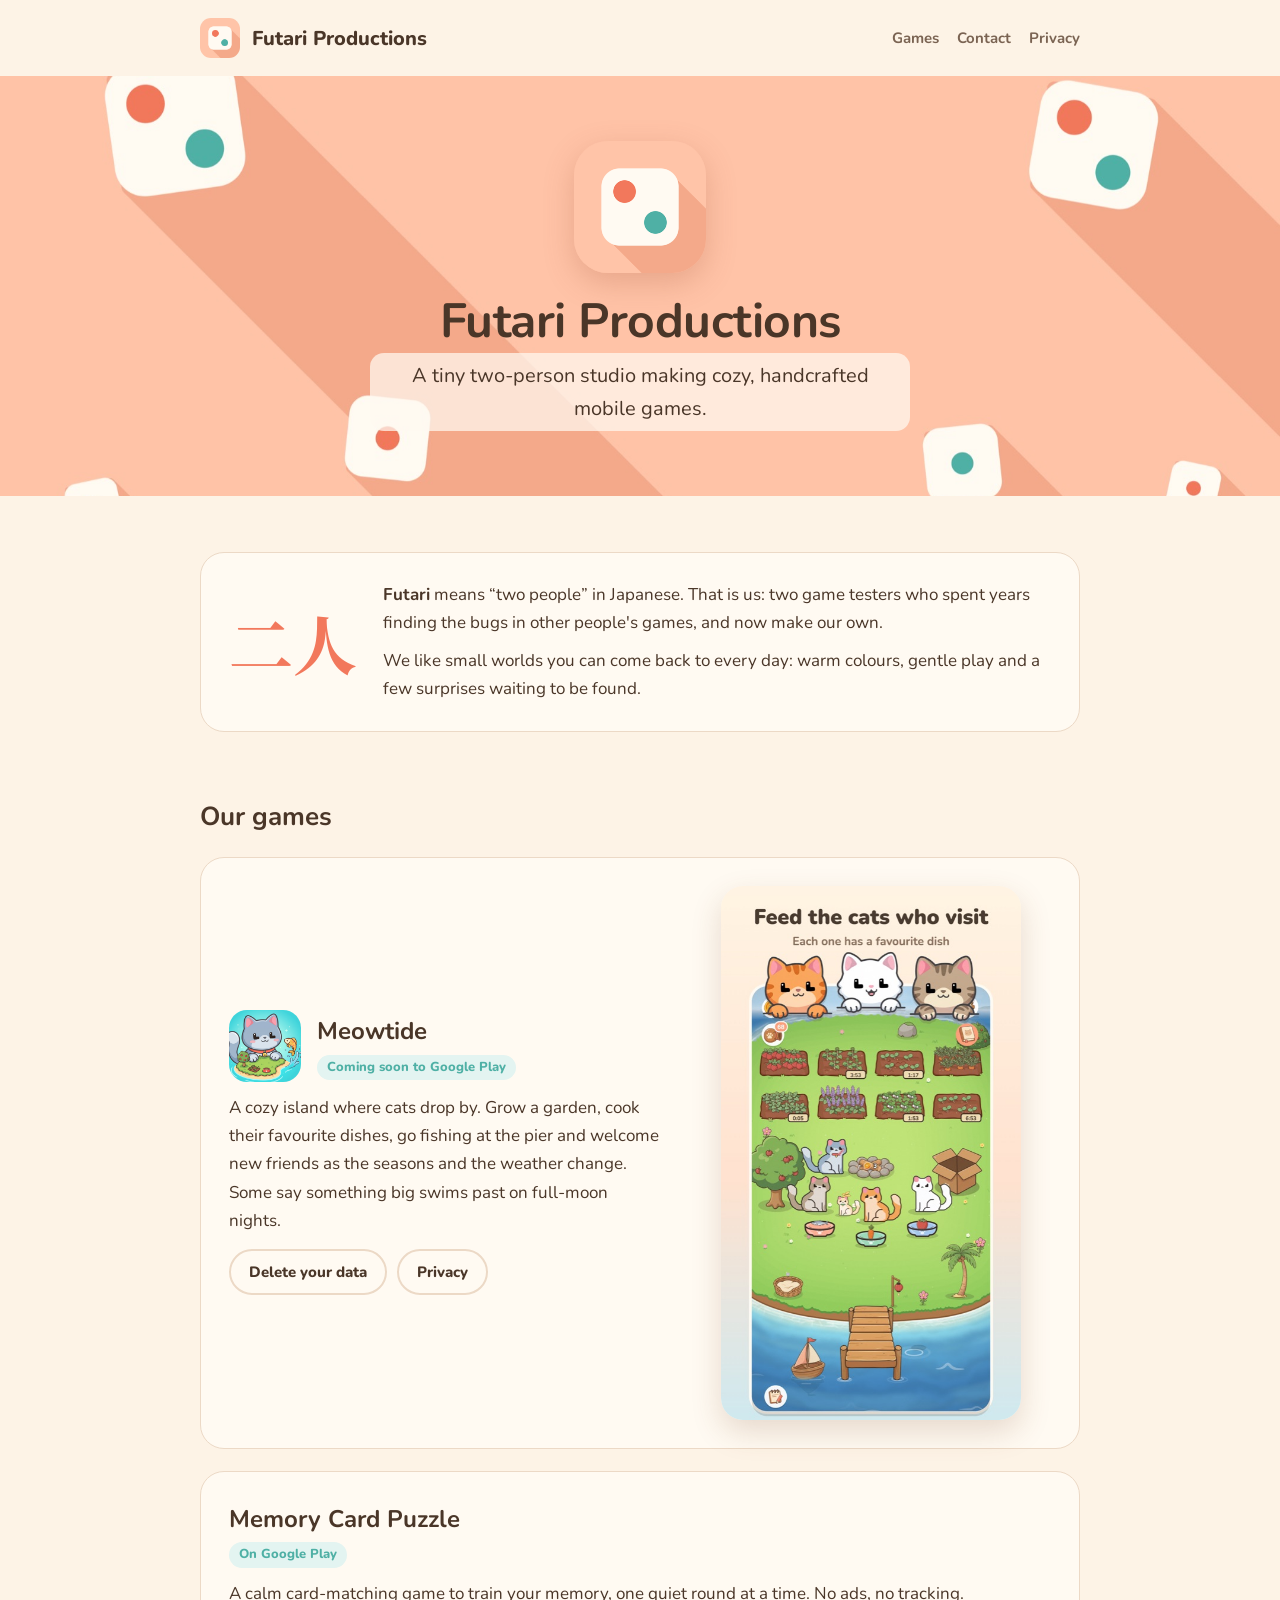
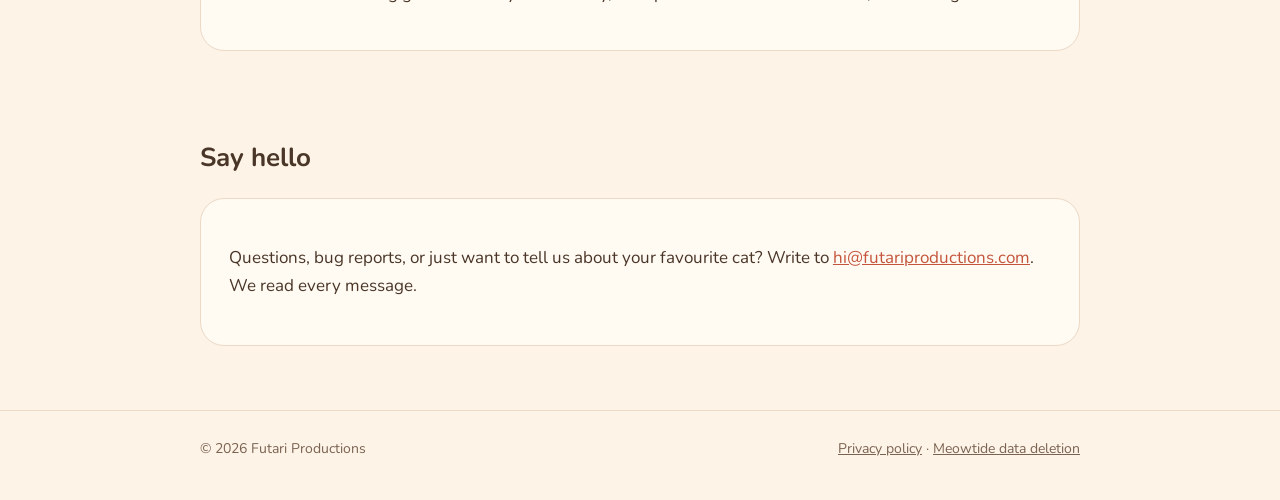
==== index.html @ b6e3154a "Futari Productions site: home (studio story, Meowtide, Memory Card Puzzle, contact), privacy policy," ====
<!doctype html>
<html lang="en">
<head>
<meta charset="utf-8">
<meta name="viewport" content="width=device-width, initial-scale=1">
<title>Futari Productions</title>
<meta name="description" content="Futari Productions is a tiny two-person studio making cozy, handcrafted mobile games.">
<meta property="og:title" content="Futari Productions">
<meta property="og:description" content="A tiny two-person studio making cozy, handcrafted mobile games.">
<meta property="og:image" content="https://futariproductions.com/img/header.jpg">
<link rel="icon" href="img/favicon-64.png">
<link rel="preconnect" href="https://fonts.googleapis.com">
<link rel="preconnect" href="https://fonts.gstatic.com" crossorigin>
<link href="https://fonts.googleapis.com/css2?family=Nunito:wght@400;700;800&family=Noto+Serif+JP:wght@700&display=swap" rel="stylesheet">
<link rel="stylesheet" href="style.css">
</head>
<body>
<header class="wrap bar">
  <a class="brand" href="/"><img src="img/futari-256.png" alt=""><span>Futari Productions</span></a>
  <nav class="nav"><a href="#games">Games</a><a href="#contact">Contact</a><a href="privacy.html">Privacy</a></nav>
</header>

<div class="hero">
  <div class="inner">
    <img class="logo" src="img/futari-256.png" alt="Futari Productions logo: a die showing two">
    <h1>Futari Productions</h1>
    <p>A tiny two-person studio making cozy, handcrafted mobile games.</p>
  </div>
</div>

<main class="wrap">
  <section>
    <div class="story">
      <div class="kanji" lang="ja">二人</div>
      <div>
        <p><strong>Futari</strong> means “two people” in Japanese. That is us: two game testers who spent years finding the bugs in other people's games, and now make our own.</p>
        <p>We like small worlds you can come back to every day: warm colours, gentle play and a few surprises waiting to be found.</p>
      </div>
    </div>
  </section>

  <section id="games">
    <h2>Our games</h2>

    <article class="game">
      <div>
        <div class="head">
          <img src="img/meowtide-icon.png" alt="Meowtide icon">
          <div><h3>Meowtide</h3><span class="tag">Coming soon to Google Play</span></div>
        </div>
        <p>A cozy island where cats drop by. Grow a garden, cook their favourite dishes, go fishing at the pier and welcome new friends as the seasons and the weather change. Some say something big swims past on full-moon nights.</p>
        <div class="links">
          <a class="btn ghost" href="meowtide/delete-data.html">Delete your data</a>
          <a class="btn ghost" href="privacy.html#meowtide">Privacy</a>
        </div>
      </div>
      <img class="shot" src="img/meowtide-shot.jpg" alt="Meowtide: cats waiting for dinner on a small island" loading="lazy">
    </article>

    <article class="game small">
      <div>
        <div class="head">
          <div><h3>Memory Card Puzzle</h3><span class="tag">On Google Play</span></div>
        </div>
        <p>A calm card-matching game to train your memory, one quiet round at a time. No ads, no tracking.</p>
      </div>
    </article>
  </section>

  <section id="contact">
    <h2>Say hello</h2>
    <div class="contact">
      <p>Questions, bug reports, or just want to tell us about your favourite cat? Write to <a href="mailto:hi@futariproductions.com">hi@futariproductions.com</a>. We read every message.</p>
    </div>
  </section>
</main>

<footer>
  <div class="wrap">
    <span>© 2026 Futari Productions</span>
    <span><a href="privacy.html">Privacy policy</a> · <a href="meowtide/delete-data.html">Meowtide data deletion</a></span>
  </div>
</footer>
</body>
</html>
---- style.css ----
:root {
  --peach: #ffc4a8;
  --peach-deep: #f4a98a;
  --cream: #fffaf2;
  --paper: #fdf3e6;
  --ink: #4a3628;
  --ink-soft: #7a6352;
  --coral: #f2785c;
  --teal: #4fb0a5;
  --line: #ecd9c6;
}
* { box-sizing: border-box; }
html { -webkit-text-size-adjust: 100%; }
body {
  margin: 0;
  background: var(--paper);
  color: var(--ink);
  font: 17px/1.65 "Nunito", -apple-system, "Segoe UI", Roboto, sans-serif;
}
a { color: #c4553c; }
img { max-width: 100%; display: block; }
.wrap { max-width: 920px; margin: 0 auto; padding: 0 20px; }

/* Header bar */
.bar { display: flex; align-items: center; justify-content: space-between; padding: 18px 20px; }
.brand { display: flex; align-items: center; gap: 12px; text-decoration: none; color: var(--ink); font-weight: 800; font-size: 20px; }
.brand img { width: 40px; height: 40px; border-radius: 11px; }
.nav { display: flex; gap: 18px; font-weight: 700; font-size: 15px; }
.nav a { color: var(--ink-soft); text-decoration: none; }
.nav a:hover { color: var(--ink); }

/* Hero */
.hero { background: var(--peach) url("img/header.jpg") center / cover no-repeat; }
.hero .inner { min-height: 420px; display: flex; flex-direction: column; align-items: center; justify-content: center; text-align: center; padding: 56px 20px; }
.hero .logo { width: 132px; height: 132px; border-radius: 34px; box-shadow: 0 10px 30px rgba(160, 80, 50, .25); }
.hero h1 { margin: 22px 0 6px; font-size: clamp(32px, 6vw, 48px); line-height: 1.1; letter-spacing: -.5px; }
.hero p { margin: 0; font-size: clamp(17px, 2.4vw, 20px); color: var(--ink); max-width: 540px; background: rgba(255, 250, 242, .72); border-radius: 14px; padding: 6px 14px; }

/* Sections */
section { padding: 56px 0 8px; }
h2 { font-size: 26px; margin: 0 0 18px; }
.story { display: grid; grid-template-columns: auto 1fr; gap: 26px; align-items: center; background: var(--cream); border: 1px solid var(--line); border-radius: 24px; padding: 28px; }
.kanji { font: 800 64px/1 "Noto Serif JP", serif; color: var(--coral); }
.story p { margin: 0 0 10px; }
.story p:last-child { margin: 0; }

.game { display: grid; grid-template-columns: 1.2fr 1fr; gap: 28px; align-items: center; background: var(--cream); border: 1px solid var(--line); border-radius: 24px; padding: 28px; margin-bottom: 22px; }
.game .head { display: flex; gap: 16px; align-items: center; margin-bottom: 12px; }
.game .head img { width: 72px; height: 72px; border-radius: 18px; }
.game h3 { margin: 0; font-size: 24px; }
.tag { display: inline-block; font-size: 13px; font-weight: 800; color: var(--teal); background: #e3f4f1; border-radius: 99px; padding: 2px 10px; }
.game p { margin: 0 0 14px; }
.shot { border-radius: 22px; overflow: hidden; box-shadow: 0 12px 30px rgba(120, 70, 40, .18); max-width: 300px; justify-self: center; }
.links { display: flex; flex-wrap: wrap; gap: 10px; }
.btn { display: inline-block; text-decoration: none; font-weight: 800; font-size: 15px; border-radius: 99px; padding: 9px 18px; background: var(--coral); color: #fff; }
.btn.ghost { background: transparent; color: var(--ink); border: 2px solid var(--line); }
.game.small { grid-template-columns: 1fr; }

.contact { background: var(--cream); border: 1px solid var(--line); border-radius: 24px; padding: 28px; }

footer { margin-top: 56px; padding: 26px 0 40px; border-top: 1px solid var(--line); color: var(--ink-soft); font-size: 14px; }
footer .wrap { display: flex; flex-wrap: wrap; gap: 8px 22px; justify-content: space-between; }
footer a { color: var(--ink-soft); }

/* Plain document pages (privacy, data deletion) */
.doc { max-width: 760px; margin: 0 auto; padding: 8px 20px 0; }
.doc h1 { font-size: 32px; line-height: 1.2; margin: 18px 0 4px; }
.doc .updated { color: var(--ink-soft); margin: 0 0 22px; }
.doc h2 { font-size: 22px; margin: 34px 0 10px; }
.doc h3 { font-size: 18px; margin: 22px 0 8px; }
.doc hr { border: 0; border-top: 1px solid var(--line); margin: 36px 0; }

@media (max-width: 720px) {
  .nav { gap: 12px; font-size: 14px; margin-right: 4px; }
  .bar { padding: 14px 16px; }
  .nav a[href="#games"], .nav a[href="/#games"] { display: none; }
  .brand span { display: none; }
  .story { grid-template-columns: 1fr; text-align: center; }
  .game { grid-template-columns: 1fr; }
  .hero .inner { min-height: 340px; }
}
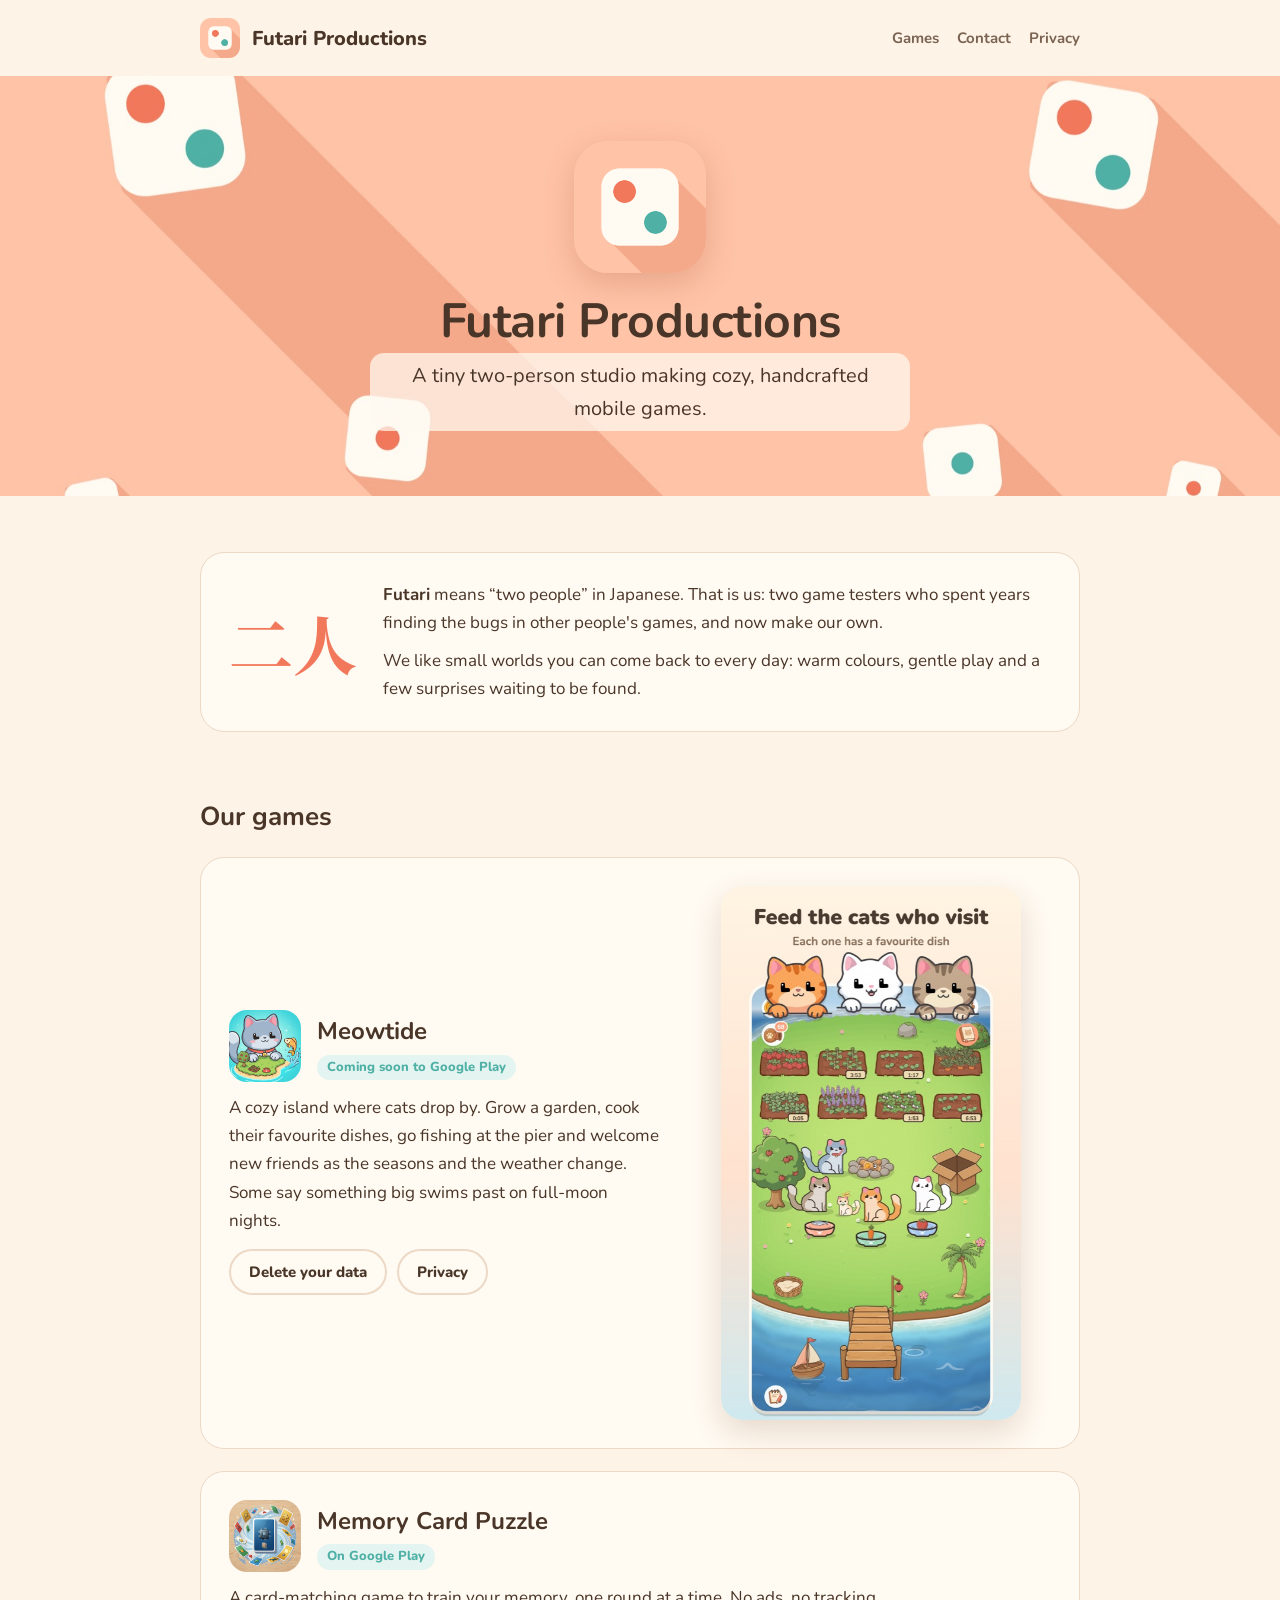
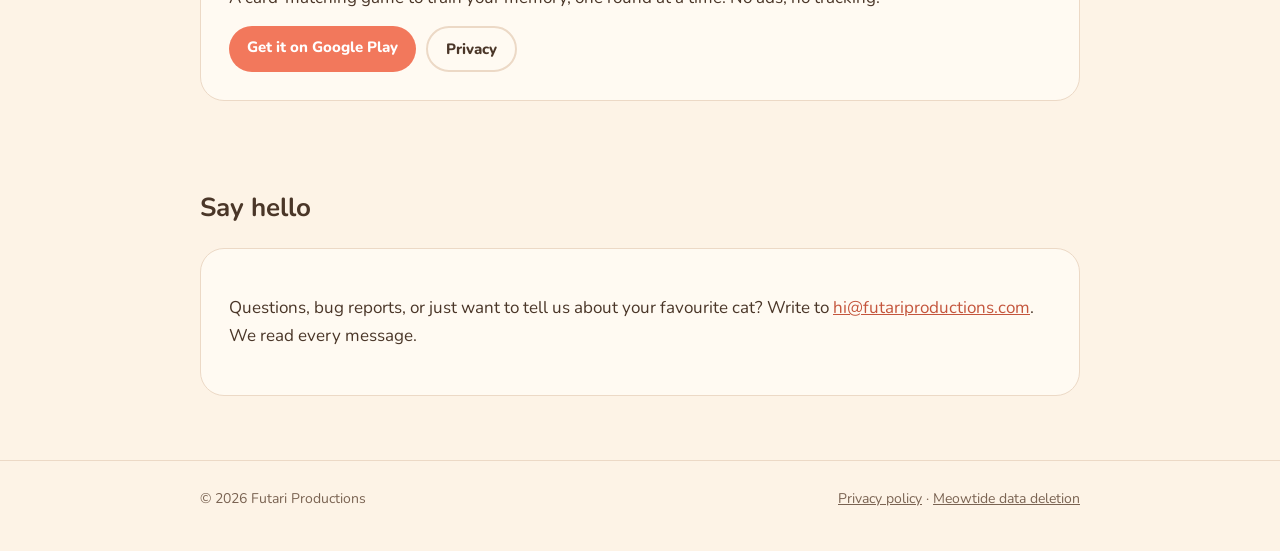
==== commit e0807feb: "Memory Card Puzzle: its icon and Google Play link Co-Authored-By: Claude Opus 5.5 <noreply@anthropic" ====
--- a/index.html
+++ b/index.html
@@ -60,9 +60,14 @@
     <article class="game small">
       <div>
         <div class="head">
+          <img src="img/memory-card-icon.png" alt="Memory Card Puzzle icon">
           <div><h3>Memory Card Puzzle</h3><span class="tag">On Google Play</span></div>
         </div>
-        <p>A calm card-matching game to train your memory, one quiet round at a time. No ads, no tracking.</p>
+        <p>A card-matching game to train your memory, one round at a time. No ads, no tracking.</p>
+        <div class="links">
+          <a class="btn" href="https://play.google.com/store/apps/details?id=com.memory.card.puzzle">Get it on Google Play</a>
+          <a class="btn ghost" href="privacy.html#memory-card-puzzle">Privacy</a>
+        </div>
       </div>
     </article>
   </section>
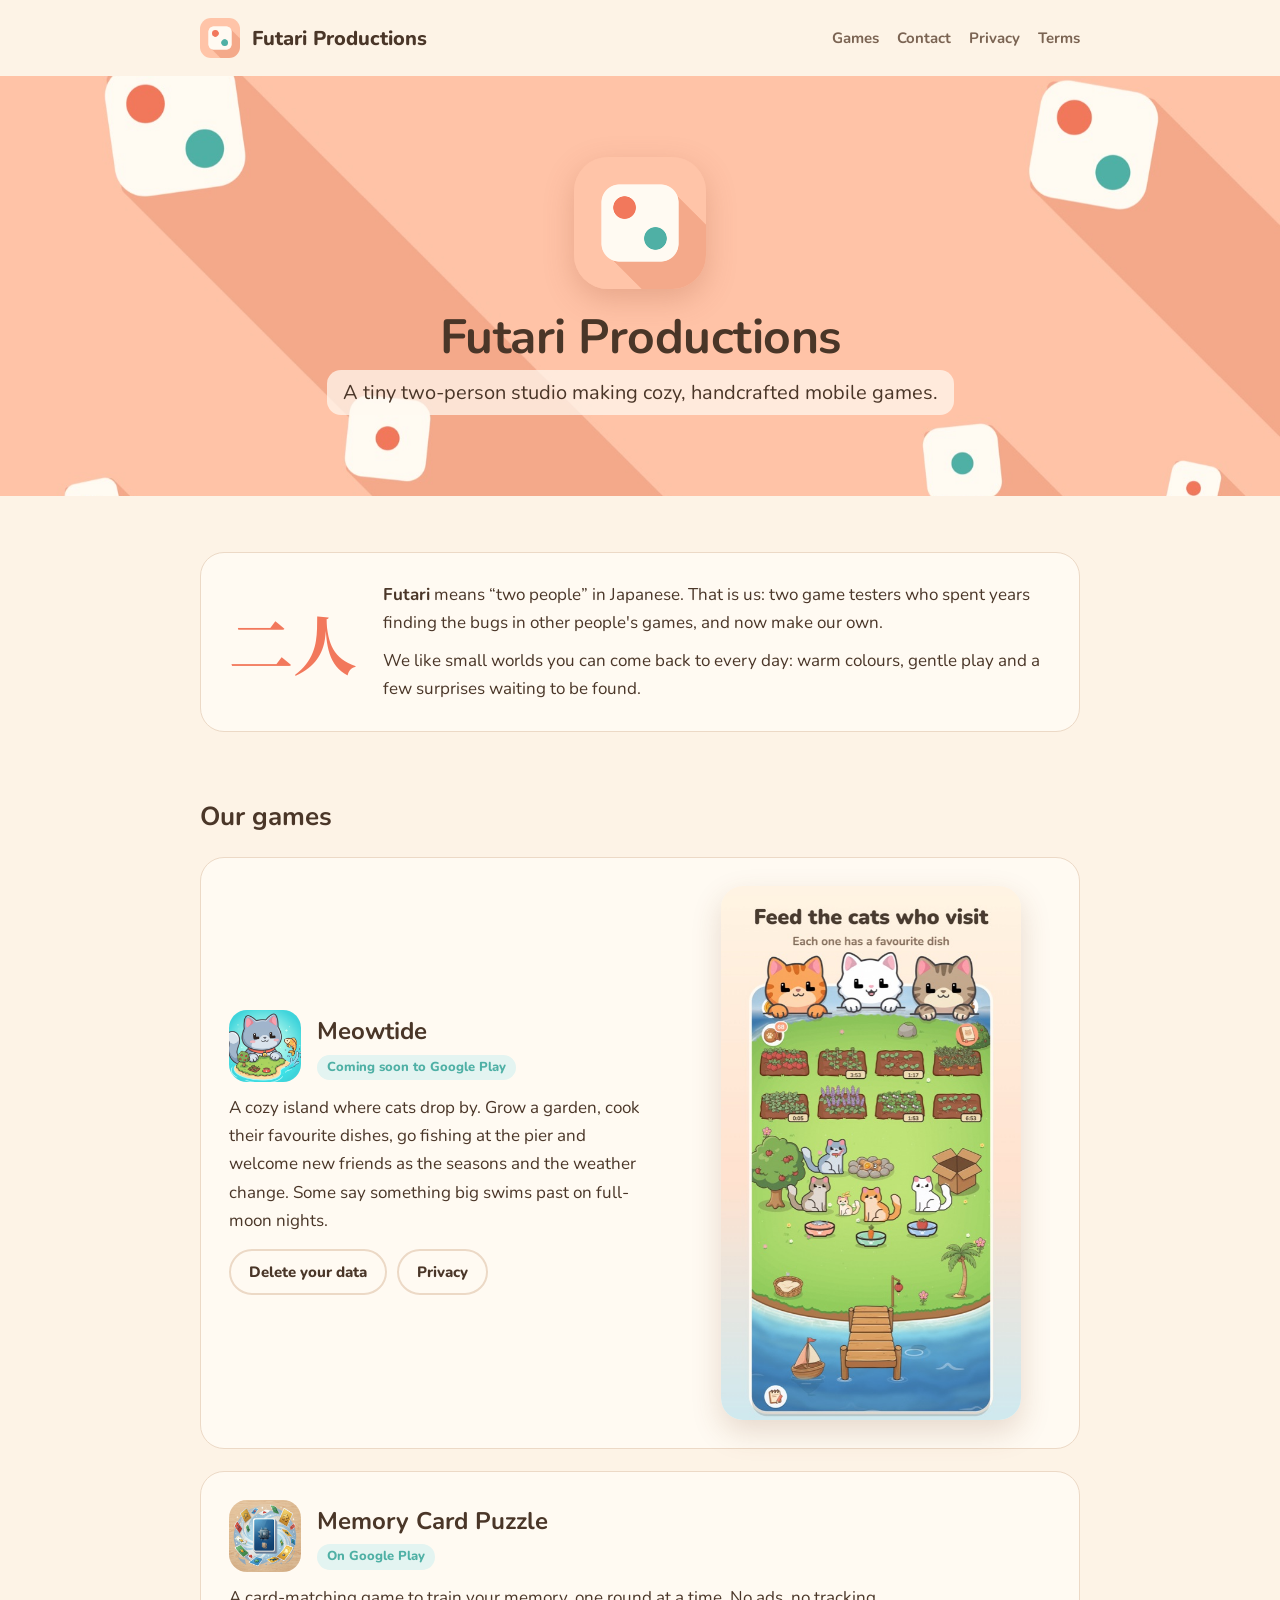
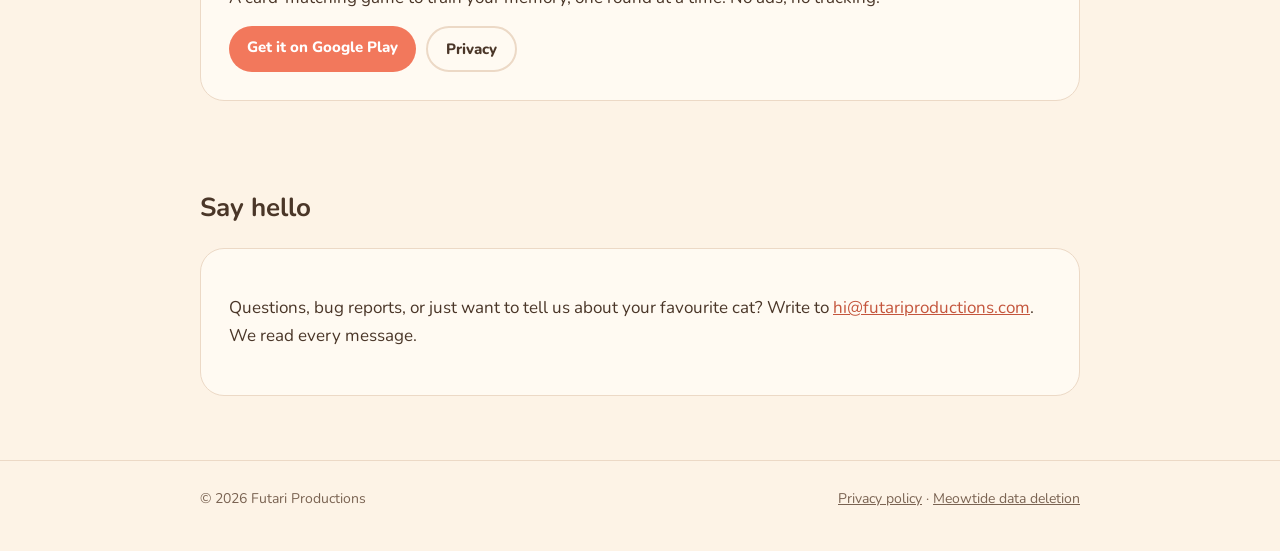
==== commit bc3b549a: "Nav: Terms link (Memory Card Puzzle terms of service) on every page Co-Authored-By: Claude Opus 5.5 " ====
--- a/index.html
+++ b/index.html
@@ -17,7 +17,7 @@
 <body>
 <header class="wrap bar">
   <a class="brand" href="/"><img src="img/futari-256.png" alt=""><span>Futari Productions</span></a>
-  <nav class="nav"><a href="#games">Games</a><a href="#contact">Contact</a><a href="privacy.html">Privacy</a></nav>
+  <nav class="nav"><a href="#games">Games</a><a href="#contact">Contact</a><a href="privacy.html">Privacy</a><a href="/memory-card-puzzle/terms.html">Terms</a></nav>
 </header>
 
 <div class="hero">
--- a/style.css
+++ b/style.css
@@ -34,11 +34,13 @@
 .hero .inner { min-height: 420px; display: flex; flex-direction: column; align-items: center; justify-content: center; text-align: center; padding: 56px 20px; }
 .hero .logo { width: 132px; height: 132px; border-radius: 34px; box-shadow: 0 10px 30px rgba(160, 80, 50, .25); }
 .hero h1 { margin: 22px 0 6px; font-size: clamp(32px, 6vw, 48px); line-height: 1.1; letter-spacing: -.5px; }
-.hero p { margin: 0; font-size: clamp(17px, 2.4vw, 20px); color: var(--ink); max-width: 540px; background: rgba(255, 250, 242, .72); border-radius: 14px; padding: 6px 14px; }
+.hero p { margin: 0; font-size: clamp(17px, 2.4vw, 20px); color: var(--ink); max-width: 700px; width: fit-content; background: rgba(255, 250, 242, .72); border-radius: 14px; padding: 6px 16px; text-wrap: balance; }
 
 /* Sections */
 section { padding: 56px 0 8px; }
 h2 { font-size: 26px; margin: 0 0 18px; }
+h1, h2, h3, .doc h1 { text-wrap: balance; }
+p, li { text-wrap: pretty; }
 .story { display: grid; grid-template-columns: auto 1fr; gap: 26px; align-items: center; background: var(--cream); border: 1px solid var(--line); border-radius: 24px; padding: 28px; }
 .kanji { font: 800 64px/1 "Noto Serif JP", serif; color: var(--coral); }
 .story p { margin: 0 0 10px; }
